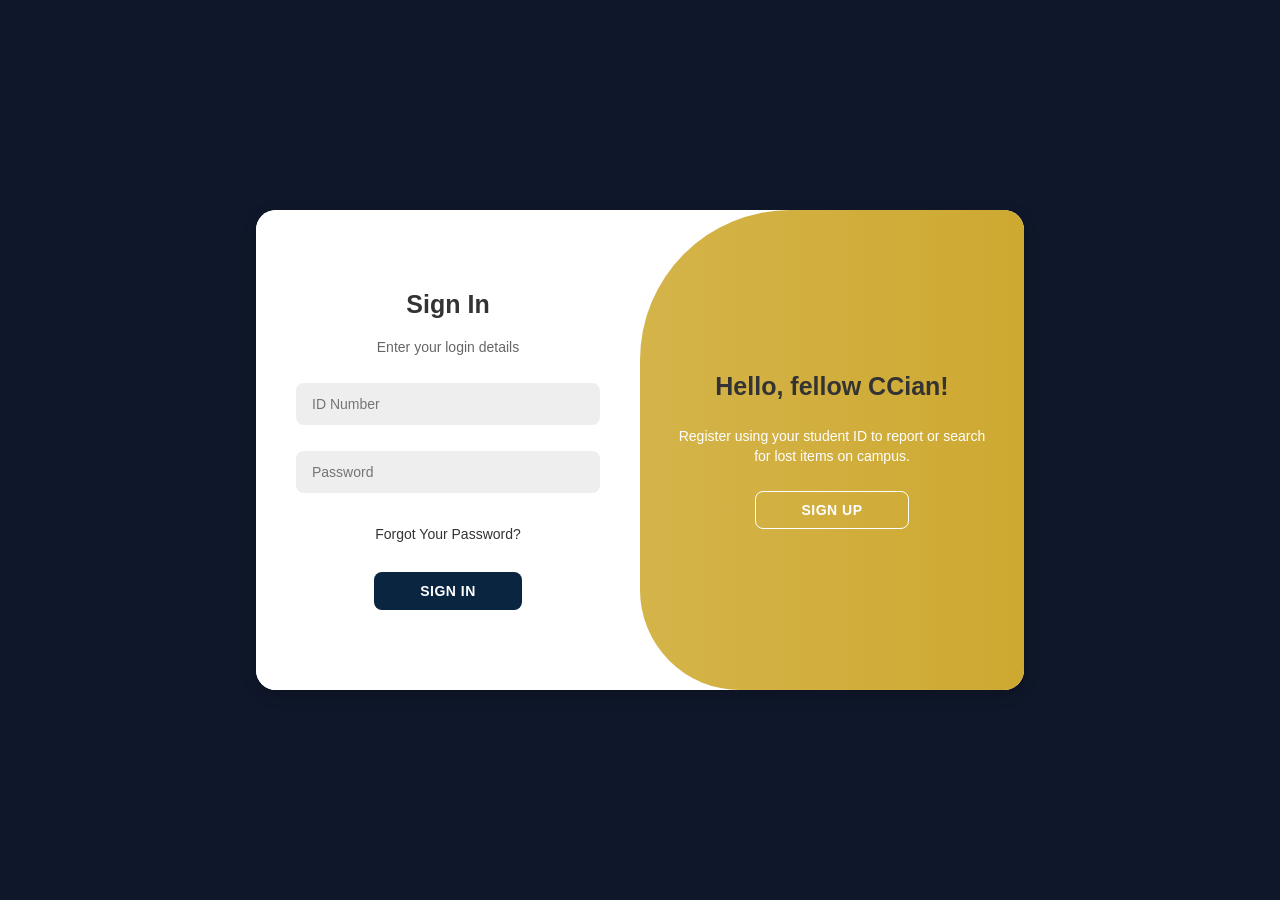
==== frontend/index.html @ 92740229 "Initial commit: project structure, requirements, seed script, and configs" ====
<!DOCTYPE html>
<html lang="en">
<head>
    <meta charset="UTF-8">
    <meta name="viewport" content="width=device-width, initial-scale=1.0">
    <link rel="stylesheet" href="style.css">
    <title>FINDR | Login</title>
</head>
<body>

    <div class="container" id="container">
        <div class="form-container sign-up">
            <form id="form">
                <h1>Create Account</h1>
                <span>Use your Student ID to register</span>
                <input type="text" placeholder="Name" id="name-input" required>
                <input type="text" placeholder="ID Number" id="idnumber-input" required>
                <input type="password" placeholder="Password" id="password-input" required>
                <button type="submit">Sign Up</button>
            </form>
        </div>

        <div class="form-container sign-in">
            <form id="signin-form">
                <h1>Sign In</h1>
                <span>Enter your login details</span>
                <input type="text" placeholder="ID Number" id="signin-idnumber" required>
                <input type="password" placeholder="Password" id="signin-password" required>
                <a href="#">Forgot Your Password?</a>
                <button type="submit">Sign In</button>
            </form>
        </div>

        <div class="toggle-container">
            <div class="toggle">
                <div class="toggle-panel toggle-left">
                    <h1>Welcome Back!</h1>
                    <p>Log in with your CCC account to check your reported items, view matches, or manage your account.</p>
                    <button type="button" class="hidden" id="login">Sign In</button>
                </div>
                <div class="toggle-panel toggle-right">
                    <h1>Hello, fellow CCian!</h1>
                    <p>Register using your student ID to report or search for lost items on campus.</p>
                    <button type="button" class="hidden" id="register">Sign Up</button>
                </div>
            </div>
        </div>
    </div>

    <script src="script.js"></script>
</body>
</html>
---- frontend/style.css ----
@import url('https://fonts.googleapis.com/css2?family=Poppins:wght@400;500;600&display=swap');

:root {
    --primary: #0A2540;
    --primary-hover: #0a355f;
    --gold-start: #dabe62;
    --gold-end: #cea931;
    --text-dark: #1e293b;
    --text-muted: #64748b;
    --bg-input: #f8fafc;
    --border-color: #e2e8f0;
}

* {
    margin: 0;
    padding: 0;
    box-sizing: border-box;
    font-family: 'Montserrat', sans-serif;
}

body {
    display: flex;
    align-items: center;
    justify-content: center;
    flex-direction: column;
    height: 100vh;
    margin: 0;
    position: relative;
    z-index: 1; 
    background-color: #0f172a;
}

body::before {
    content: "";
    position: absolute;
    inset: 0;
    background-image: url("https://hnlint.com.vn/wp-content/uploads/2023/10/CCC-Collge.jpg");
    background-repeat: no-repeat; 
    background-size: cover;        
    background-position: center; 
    overflow: hidden;
    opacity: 0.35;
    filter: blur(4px);
    z-index: -1; 
}

.container {
    background-color: #fff;
    border-radius: 20px;
    box-shadow: 0 5px 15px rgba(0, 0, 0, 0.2);
    position: relative;
    overflow: hidden;
    width: 768px;
    max-width: 100%;
    min-height: 480px;
}

.container form {
    background-color: #fff;
    display: flex;
    align-items: center;
    gap: 10px;
    justify-content: center;
    flex-direction: column;
    padding: 0 40px;
    height: 100%;
}

.container h1 {
    font-size: 25px;
    margin-bottom: 10px;
    color: #333;
}

.container span {
    font-size: 14px;
    color: #666;
    margin-bottom: 10px;
}

.container input {
    background-color: #eee;
    border: 1px solid transparent;
    margin: 8px 0;
    padding: 12px 15px;
    font-size: 14px;
    border-radius: 8px;
    width: 100%;
    outline: none;
    transition: all 0.3s ease;
}

.container input:focus {
    border: 1.5px solid #0A2540;
    box-shadow: 0 0 5px rgba(0, 0, 128, 0.5);
}

.container a {
    color: #333;
    font-size: 14px;
    text-decoration: none;
    margin: 15px 0 10px;
}

.container a:hover {
    text-decoration: underline;
}

.container button {
    background-color: #0A2540;
    color: #fff;
    font-size: 14px;
    padding: 10px 45px;
    border: 1px solid transparent;
    border-radius: 8px;
    font-weight: 600;
    letter-spacing: 0.5px;
    text-transform: uppercase;
    margin-top: 10px;
    cursor: pointer;
    transition: background-color 0.3s ease;
}

.container button:hover {
    background-color: #082b4e;
}

.container button.hidden {
    background-color: transparent;
    border-color: #fff;
}

.form-container {
    position: absolute;
    top: 0;
    height: 100%;
    transition: all 0.6s ease-in-out;
}

.sign-in {
    left: 0;
    width: 50%;
    z-index: 2;
}

.container.active .sign-in {
    transform: translateX(100%);
}

.sign-up {
    left: 0;
    width: 50%;
    opacity: 0;
    z-index: 1;
}

.container.active .sign-up {
    transform: translateX(100%);
    opacity: 1;
    z-index: 5;
    animation: move 0.6s;
}

@keyframes move {
    0%, 49.99% {
        opacity: 0;
        z-index: 1;
    }
    50%, 100% {
        opacity: 1;
        z-index: 5;
    }
}

.toggle-container {
    position: absolute;
    top: 0;
    left: 50%;
    width: 50%;
    height: 100%;
    overflow: hidden;
    transition: all 0.6s ease-in-out;
    border-radius: 150px 0 0 100px;
    z-index: 1000;
}

.container.active .toggle-container {
    transform: translateX(-100%);
    border-radius: 0 150px 100px 0;
}

.toggle {
    background: linear-gradient(to right, #dabe62, #cea931);
    color: #fff;
    position: relative;
    left: -100%;
    height: 100%;
    width: 200%;
    transform: translateX(0);
    transition: all 0.6s ease-in-out;
}

.container.active .toggle {
    transform: translateX(50%);
}

.toggle-panel {
    position: absolute;
    width: 50%;
    height: 100%;
    display: flex;
    align-items: center;
    justify-content: center;
    flex-direction: column;
    padding: 0 30px;
    text-align: center;
    top: 0;
    transform: translateX(0);
    transition: all 0.6s ease-in-out;
}

.toggle-panel p {
    font-size: 14px;
    line-height: 20px;
    margin: 15px 0;
}

.toggle-left {
    transform: translateX(-20%);
}

.container.active .toggle-left {
    transform: translateX(0);
}

.toggle-right {
    right: 0;
    transform: translateX(0);
}

.container.active .toggle-right {
    transform: translateX(20%);
}
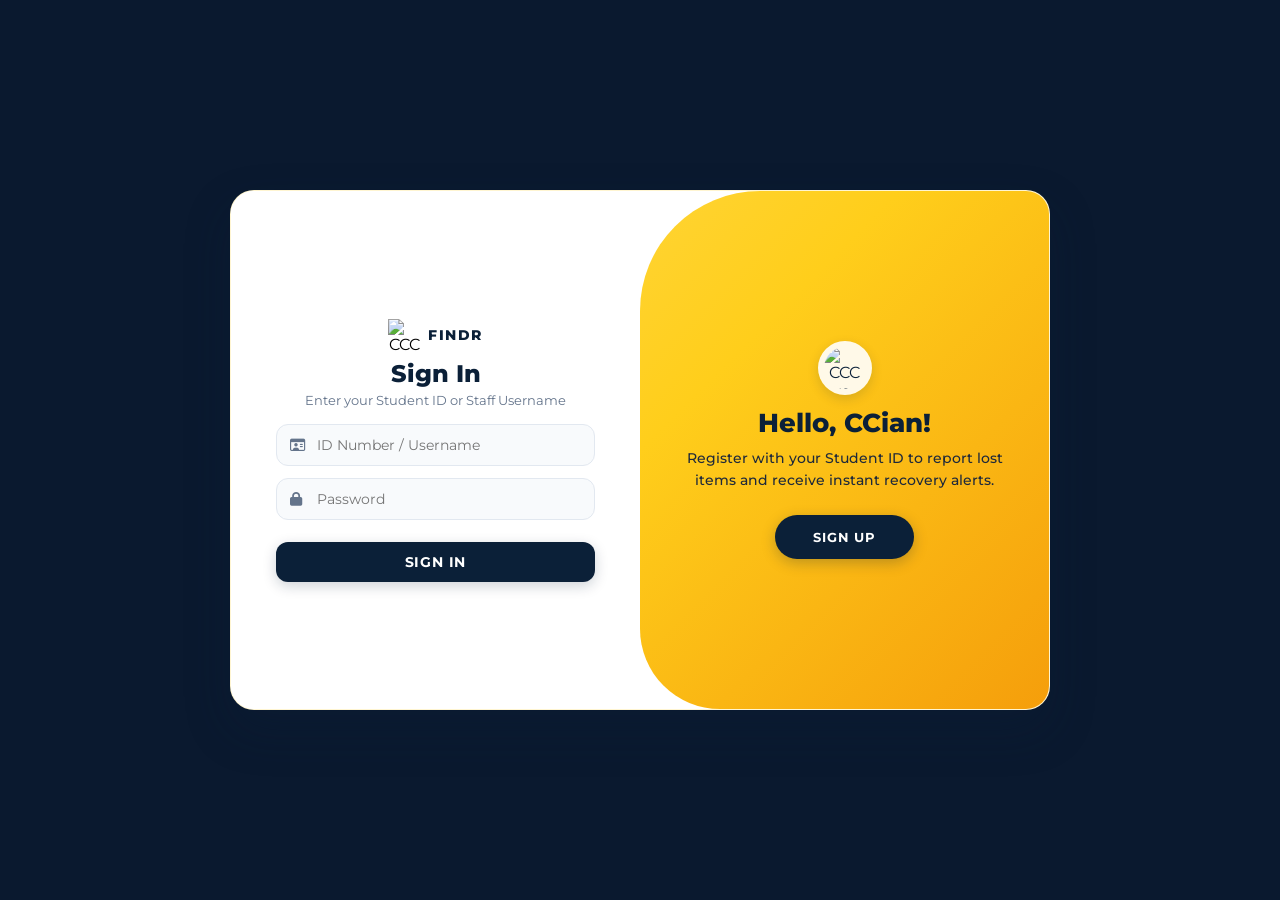
==== commit 5843811f: "feat(frontend): implement Stage 4 login & registration with new #FFCE1B palette" ====
--- a/frontend/index.html
+++ b/frontend/index.html
@@ -3,45 +3,86 @@
 <head>
     <meta charset="UTF-8">
     <meta name="viewport" content="width=device-width, initial-scale=1.0">
+    <link rel="preconnect" href="https://fonts.googleapis.com">
+    <link rel="preconnect" href="https://fonts.gstatic.com" crossorigin>
+    <link href="https://fonts.googleapis.com/css2?family=Montserrat:wght@400;500;600;700;800;900&display=swap" rel="stylesheet">
+    <link rel="stylesheet" href="https://cdnjs.cloudflare.com/ajax/libs/font-awesome/6.4.0/css/all.min.css">
     <link rel="stylesheet" href="style.css">
-    <title>FINDR | Login</title>
+    <title>FINDR | Login & Register</title>
 </head>
 <body>
 
     <div class="container" id="container">
+        <!-- Sign Up Form (Students Only) -->
         <div class="form-container sign-up">
-            <form id="form">
+            <form id="signup-form" autocomplete="off">
+                <div class="brand-badge">
+                    <img src="https://www.caintacatholiccollege.edu.ph/wp-content/uploads/2023/09/seal2-1.png" alt="CCC Logo" class="form-logo">
+                    <span>FINDR</span>
+                </div>
                 <h1>Create Account</h1>
-                <span>Use your Student ID to register</span>
-                <input type="text" placeholder="Name" id="name-input" required>
-                <input type="text" placeholder="ID Number" id="idnumber-input" required>
-                <input type="password" placeholder="Password" id="password-input" required>
-                <button type="submit">Sign Up</button>
+                <span class="form-subtitle">Use your Student ID to register</span>
+
+                <div id="signup-alert" class="alert-box" style="display: none;"></div>
+
+                <div class="input-group">
+                    <i class="fa-regular fa-user"></i>
+                    <input type="text" placeholder="Full Name" id="name-input" required autocomplete="name">
+                </div>
+                <div class="input-group">
+                    <i class="fa-regular fa-id-card"></i>
+                    <input type="text" placeholder="Student ID Number" id="idnumber-input" required autocomplete="username">
+                </div>
+                <div class="input-group">
+                    <i class="fa-solid fa-lock"></i>
+                    <input type="password" placeholder="Password (min. 4 chars)" id="password-input" minlength="4" required autocomplete="new-password">
+                </div>
+                <button type="submit" id="signup-submit-btn">
+                    <span>Sign Up</span>
+                </button>
             </form>
         </div>
 
+        <!-- Sign In Form (Students & Staff) -->
         <div class="form-container sign-in">
-            <form id="signin-form">
+            <form id="signin-form" autocomplete="off">
+                <div class="brand-badge">
+                    <img src="https://www.caintacatholiccollege.edu.ph/wp-content/uploads/2023/09/seal2-1.png" alt="CCC Logo" class="form-logo">
+                    <span>FINDR</span>
+                </div>
                 <h1>Sign In</h1>
-                <span>Enter your login details</span>
-                <input type="text" placeholder="ID Number" id="signin-idnumber" required>
-                <input type="password" placeholder="Password" id="signin-password" required>
-                <a href="#">Forgot Your Password?</a>
-                <button type="submit">Sign In</button>
+                <span class="form-subtitle">Enter your Student ID or Staff Username</span>
+
+                <div id="signin-alert" class="alert-box" style="display: none;"></div>
+
+                <div class="input-group">
+                    <i class="fa-regular fa-id-card"></i>
+                    <input type="text" placeholder="ID Number / Username" id="signin-idnumber" required autocomplete="username">
+                </div>
+                <div class="input-group">
+                    <i class="fa-solid fa-lock"></i>
+                    <input type="password" placeholder="Password" id="signin-password" required autocomplete="current-password">
+                </div>
+                <button type="submit" id="signin-submit-btn">
+                    <span>Sign In</span>
+                </button>
             </form>
         </div>
 
+        <!-- Sliding Overlay Panels -->
         <div class="toggle-container">
             <div class="toggle">
                 <div class="toggle-panel toggle-left">
+                    <img src="https://www.caintacatholiccollege.edu.ph/wp-content/uploads/2023/09/seal2-1.png" alt="CCC Crest" class="toggle-logo">
                     <h1>Welcome Back!</h1>
-                    <p>Log in with your CCC account to check your reported items, view matches, or manage your account.</p>
-                    <button type="button" class="hidden" id="login">Sign In</button>
+                    <p>Log in to track your missing items, view match notifications, or manage the campus inventory.</p>
+                    <button type="button" class="btn-toggle" id="login">Sign In</button>
                 </div>
                 <div class="toggle-panel toggle-right">
-                    <h1>Hello, fellow CCian!</h1>
-                    <p>Register using your student ID to report or search for lost items on campus.</p>
-                    <button type="button" class="hidden" id="register">Sign Up</button>
+                    <img src="https://www.caintacatholiccollege.edu.ph/wp-content/uploads/2023/09/seal2-1.png" alt="CCC Crest" class="toggle-logo">
+                    <h1>Hello, CCian!</h1>
+                    <p>Register with your Student ID to report lost items and receive instant recovery alerts.</p>
+                    <button type="button" class="btn-toggle" id="register">Sign Up</button>
                 </div>
             </div>
         </div>
@@ -49,4 +90,4 @@
 
     <script src="script.js"></script>
 </body>
-</html>+</html>
--- a/frontend/style.css
+++ b/frontend/style.css
@@ -1,14 +1,31 @@
-@import url('https://fonts.googleapis.com/css2?family=Poppins:wght@400;500;600&display=swap');
-
 :root {
-    --primary: #0A2540;
-    --primary-hover: #0a355f;
-    --gold-start: #dabe62;
-    --gold-end: #cea931;
-    --text-dark: #1e293b;
-    --text-muted: #64748b;
-    --bg-input: #f8fafc;
-    --border-color: #e2e8f0;
+    /* Brand Palette centered on #FFCE1B */
+    --gold-main: #FFCE1B;
+    --gold-hover: #E5B710;
+    --gold-dark: #C89C06;
+    --gold-light: #FFF6D6;
+
+    --navy-main: #0B2038;
+    --navy-hover: #133256;
+    --navy-dark: #071626;
+
+    --bg-dark: #0A192F;
+    --bg-light: #F8FAFC;
+    --card-bg: #FFFFFF;
+
+    --text-primary: #0F172A;
+    --text-secondary: #475569;
+    --text-muted: #64748B;
+    --border-color: #E2E8F0;
+
+    --error-color: #DC2626;
+    --error-bg: #FEE2E2;
+    --success-color: #059669;
+    --success-bg: #D1FAE5;
+
+    --shadow-soft: 0 10px 30px rgba(11, 32, 56, 0.15);
+    --shadow-strong: 0 20px 45px rgba(11, 32, 56, 0.25);
+    --transition: all 0.3s cubic-bezier(0.4, 0, 0.2, 1);
 }
 
 * {
@@ -23,11 +40,12 @@
     align-items: center;
     justify-content: center;
     flex-direction: column;
-    height: 100vh;
+    min-height: 100vh;
     margin: 0;
     position: relative;
-    z-index: 1; 
-    background-color: #0f172a;
+    z-index: 1;
+    background-color: var(--bg-dark);
+    padding: 20px;
 }
 
 body::before {
@@ -35,106 +53,187 @@
     position: absolute;
     inset: 0;
     background-image: url("https://hnlint.com.vn/wp-content/uploads/2023/10/CCC-Collge.jpg");
-    background-repeat: no-repeat; 
-    background-size: cover;        
-    background-position: center; 
-    overflow: hidden;
-    opacity: 0.35;
-    filter: blur(4px);
-    z-index: -1; 
+    background-repeat: no-repeat;
+    background-size: cover;
+    background-position: center;
+    opacity: 0.25;
+    filter: blur(5px);
+    z-index: -1;
 }
 
 .container {
-    background-color: #fff;
-    border-radius: 20px;
-    box-shadow: 0 5px 15px rgba(0, 0, 0, 0.2);
+    background-color: var(--card-bg);
+    border-radius: 24px;
+    box-shadow: var(--shadow-strong);
     position: relative;
     overflow: hidden;
-    width: 768px;
+    width: 820px;
     max-width: 100%;
-    min-height: 480px;
+    min-height: 520px;
+    border: 1px solid rgba(255, 206, 27, 0.2);
 }
 
 .container form {
-    background-color: #fff;
-    display: flex;
-    align-items: center;
-    gap: 10px;
+    background-color: var(--card-bg);
+    display: flex;
+    align-items: center;
     justify-content: center;
     flex-direction: column;
-    padding: 0 40px;
-    height: 100%;
+    padding: 30px 45px;
+    height: 100%;
+    text-align: center;
+}
+
+.brand-badge {
+    display: inline-flex;
+    align-items: center;
+    gap: 8px;
+    margin-bottom: 8px;
+}
+
+.form-logo {
+    width: 32px;
+    height: 32px;
+    object-fit: contain;
+}
+
+.brand-badge span {
+    font-size: 14px;
+    font-weight: 800;
+    letter-spacing: 1.5px;
+    color: var(--navy-main);
 }
 
 .container h1 {
-    font-size: 25px;
-    margin-bottom: 10px;
-    color: #333;
-}
-
-.container span {
+    font-size: 24px;
+    font-weight: 800;
+    color: var(--navy-main);
+    margin-bottom: 4px;
+}
+
+.form-subtitle {
+    font-size: 13px;
+    color: var(--text-muted);
+    margin-bottom: 16px;
+    display: block;
+}
+
+/* Alert Notification Banner */
+.alert-box {
+    width: 100%;
+    padding: 10px 14px;
+    border-radius: 10px;
+    font-size: 12.5px;
+    font-weight: 600;
+    margin-bottom: 14px;
+    text-align: left;
+    display: flex;
+    align-items: center;
+    gap: 8px;
+    animation: fadeIn 0.25s ease;
+}
+
+.alert-box.error {
+    background-color: var(--error-bg);
+    color: var(--error-color);
+    border: 1px solid rgba(220, 38, 38, 0.3);
+}
+
+.alert-box.success {
+    background-color: var(--success-bg);
+    color: var(--success-color);
+    border: 1px solid rgba(5, 150, 105, 0.3);
+}
+
+@keyframes fadeIn {
+    from { opacity: 0; transform: translateY(-4px); }
+    to { opacity: 1; transform: translateY(0); }
+}
+
+/* Input Fields */
+.input-group {
+    position: relative;
+    width: 100%;
+    margin-bottom: 12px;
+}
+
+.input-group i {
+    position: absolute;
+    left: 14px;
+    top: 50%;
+    transform: translateY(-50%);
+    color: var(--text-muted);
     font-size: 14px;
-    color: #666;
-    margin-bottom: 10px;
-}
-
-.container input {
-    background-color: #eee;
-    border: 1px solid transparent;
-    margin: 8px 0;
-    padding: 12px 15px;
-    font-size: 14px;
-    border-radius: 8px;
+    transition: var(--transition);
+}
+
+.input-group input {
+    background-color: var(--bg-light);
+    border: 1.5px solid var(--border-color);
+    padding: 12px 14px 12px 40px;
+    font-size: 13.5px;
+    border-radius: 12px;
     width: 100%;
     outline: none;
-    transition: all 0.3s ease;
-}
-
-.container input:focus {
-    border: 1.5px solid #0A2540;
-    box-shadow: 0 0 5px rgba(0, 0, 128, 0.5);
-}
-
-.container a {
-    color: #333;
-    font-size: 14px;
-    text-decoration: none;
-    margin: 15px 0 10px;
-}
-
-.container a:hover {
-    text-decoration: underline;
-}
-
-.container button {
-    background-color: #0A2540;
-    color: #fff;
-    font-size: 14px;
-    padding: 10px 45px;
-    border: 1px solid transparent;
-    border-radius: 8px;
-    font-weight: 600;
-    letter-spacing: 0.5px;
+    color: var(--text-primary);
+    transition: var(--transition);
+}
+
+.input-group input:focus {
+    border-color: var(--gold-main);
+    background-color: #FFFFFF;
+    box-shadow: 0 0 0 3px rgba(255, 206, 27, 0.25);
+}
+
+.input-group input:focus + i,
+.input-group:focus-within i {
+    color: var(--navy-main);
+}
+
+/* Submit Button */
+.container button[type="submit"] {
+    background-color: var(--navy-main);
+    color: #FFFFFF;
+    font-size: 13.5px;
+    padding: 12px 40px;
+    border: none;
+    border-radius: 12px;
+    font-weight: 700;
+    letter-spacing: 0.8px;
     text-transform: uppercase;
     margin-top: 10px;
     cursor: pointer;
-    transition: background-color 0.3s ease;
-}
-
-.container button:hover {
-    background-color: #082b4e;
-}
-
-.container button.hidden {
-    background-color: transparent;
-    border-color: #fff;
-}
-
+    width: 100%;
+    transition: var(--transition);
+    display: flex;
+    align-items: center;
+    justify-content: center;
+    gap: 8px;
+    box-shadow: 0 4px 14px rgba(11, 32, 56, 0.2);
+}
+
+.container button[type="submit"]:hover {
+    background-color: var(--navy-hover);
+    transform: translateY(-1px);
+    box-shadow: 0 6px 18px rgba(11, 32, 56, 0.3);
+}
+
+.container button[type="submit"]:active {
+    transform: translateY(0);
+}
+
+.container button[type="submit"]:disabled {
+    opacity: 0.6;
+    cursor: not-allowed;
+    transform: none;
+}
+
+/* Sliding Panels */
 .form-container {
     position: absolute;
     top: 0;
     height: 100%;
-    transition: all 0.6s ease-in-out;
+    transition: all 0.6s cubic-bezier(0.65, 0, 0.35, 1);
 }
 
 .sign-in {
@@ -179,25 +278,26 @@
     width: 50%;
     height: 100%;
     overflow: hidden;
-    transition: all 0.6s ease-in-out;
-    border-radius: 150px 0 0 100px;
+    transition: all 0.6s cubic-bezier(0.65, 0, 0.35, 1);
+    border-radius: 120px 0 0 80px;
     z-index: 1000;
 }
 
 .container.active .toggle-container {
     transform: translateX(-100%);
-    border-radius: 0 150px 100px 0;
-}
-
+    border-radius: 0 120px 80px 0;
+}
+
+/* Vibrant Gold Gradient */
 .toggle {
-    background: linear-gradient(to right, #dabe62, #cea931);
-    color: #fff;
+    background: linear-gradient(135deg, #FFDE59 0%, #FFCE1B 50%, #F59E0B 100%);
+    color: var(--navy-main);
     position: relative;
     left: -100%;
     height: 100%;
     width: 200%;
     transform: translateX(0);
-    transition: all 0.6s ease-in-out;
+    transition: all 0.6s cubic-bezier(0.65, 0, 0.35, 1);
 }
 
 .container.active .toggle {
@@ -212,17 +312,60 @@
     align-items: center;
     justify-content: center;
     flex-direction: column;
-    padding: 0 30px;
+    padding: 0 40px;
     text-align: center;
     top: 0;
     transform: translateX(0);
-    transition: all 0.6s ease-in-out;
+    transition: all 0.6s cubic-bezier(0.65, 0, 0.35, 1);
+}
+
+.toggle-logo {
+    width: 54px;
+    height: 54px;
+    object-fit: contain;
+    margin-bottom: 12px;
+    background: rgba(255, 255, 255, 0.9);
+    padding: 6px;
+    border-radius: 50%;
+    box-shadow: 0 4px 12px rgba(11, 32, 56, 0.15);
+}
+
+.toggle-panel h1 {
+    font-size: 26px;
+    font-weight: 800;
+    color: var(--navy-main);
+    margin-bottom: 8px;
 }
 
 .toggle-panel p {
-    font-size: 14px;
-    line-height: 20px;
-    margin: 15px 0;
+    font-size: 13.5px;
+    line-height: 22px;
+    color: #1E293B;
+    margin-bottom: 24px;
+    font-weight: 500;
+}
+
+/* Button on toggle panel */
+.btn-toggle {
+    background-color: var(--navy-main);
+    color: #FFFFFF;
+    font-size: 13px;
+    font-weight: 700;
+    letter-spacing: 0.8px;
+    text-transform: uppercase;
+    padding: 12px 36px;
+    border: 2px solid transparent;
+    border-radius: 30px;
+    cursor: pointer;
+    transition: var(--transition);
+    box-shadow: 0 4px 14px rgba(11, 32, 56, 0.25);
+}
+
+.btn-toggle:hover {
+    background-color: transparent;
+    color: var(--navy-main);
+    border-color: var(--navy-main);
+    transform: translateY(-2px);
 }
 
 .toggle-left {
@@ -240,4 +383,17 @@
 
 .container.active .toggle-right {
     transform: translateX(20%);
-}+}
+
+/* Responsive adjustments */
+@media (max-width: 768px) {
+    .container {
+        min-height: 580px;
+    }
+    .container form {
+        padding: 20px 24px;
+    }
+    .toggle-panel {
+        padding: 0 20px;
+    }
+}
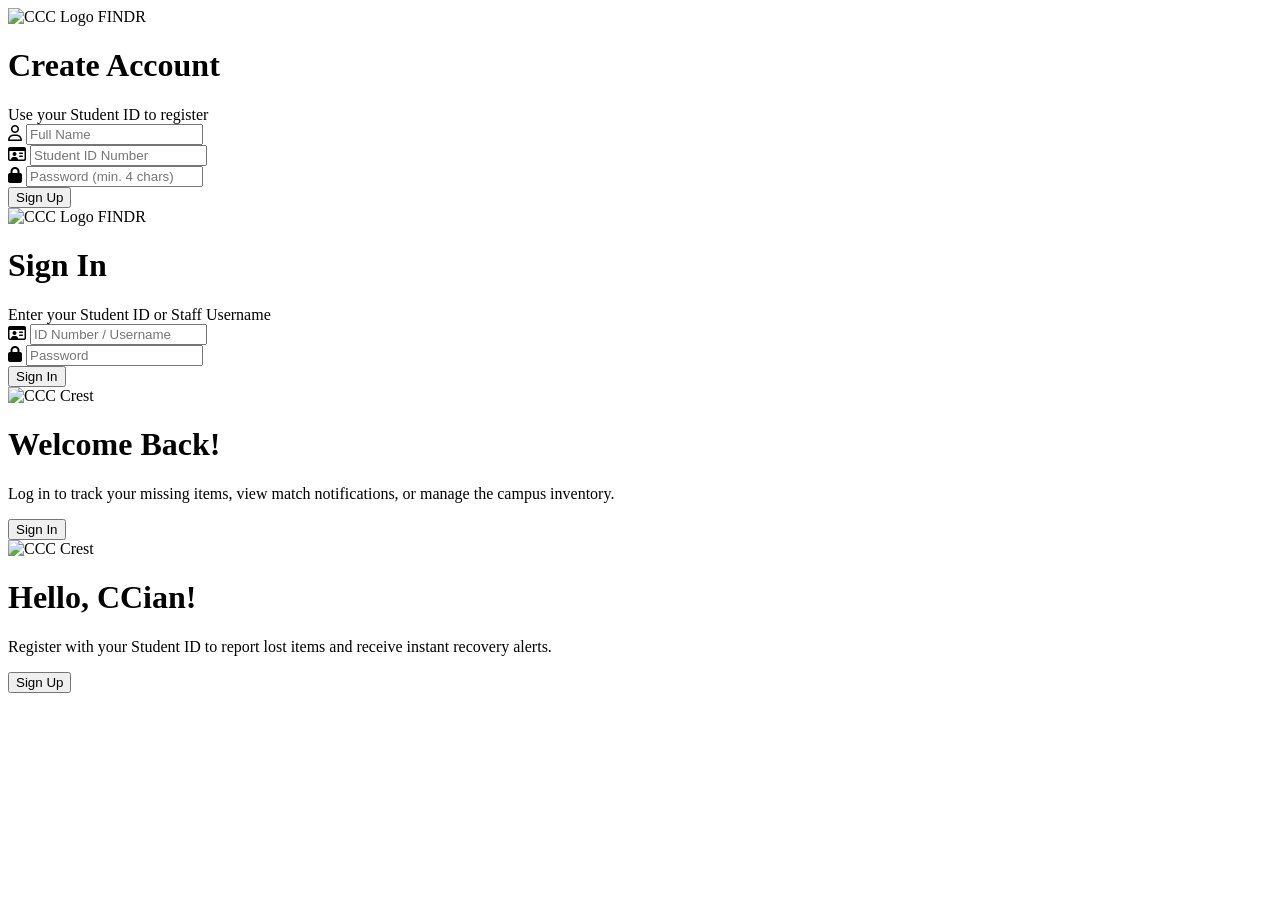
==== commit b6874bed: "fix(static): add explicit routes for style.css, script.js, styledash.css, and scriptdash.js" ====
--- a/frontend/index.html
+++ b/frontend/index.html
@@ -7,7 +7,7 @@
     <link rel="preconnect" href="https://fonts.gstatic.com" crossorigin>
     <link href="https://fonts.googleapis.com/css2?family=Montserrat:wght@400;500;600;700;800;900&display=swap" rel="stylesheet">
     <link rel="stylesheet" href="https://cdnjs.cloudflare.com/ajax/libs/font-awesome/6.4.0/css/all.min.css">
-    <link rel="stylesheet" href="style.css">
+    <link rel="stylesheet" href="/style.css">
     <title>FINDR | Login & Register</title>
 </head>
 <body>
@@ -88,6 +88,6 @@
         </div>
     </div>
 
-    <script src="script.js"></script>
+    <script src="/script.js"></script>
 </body>
 </html>
